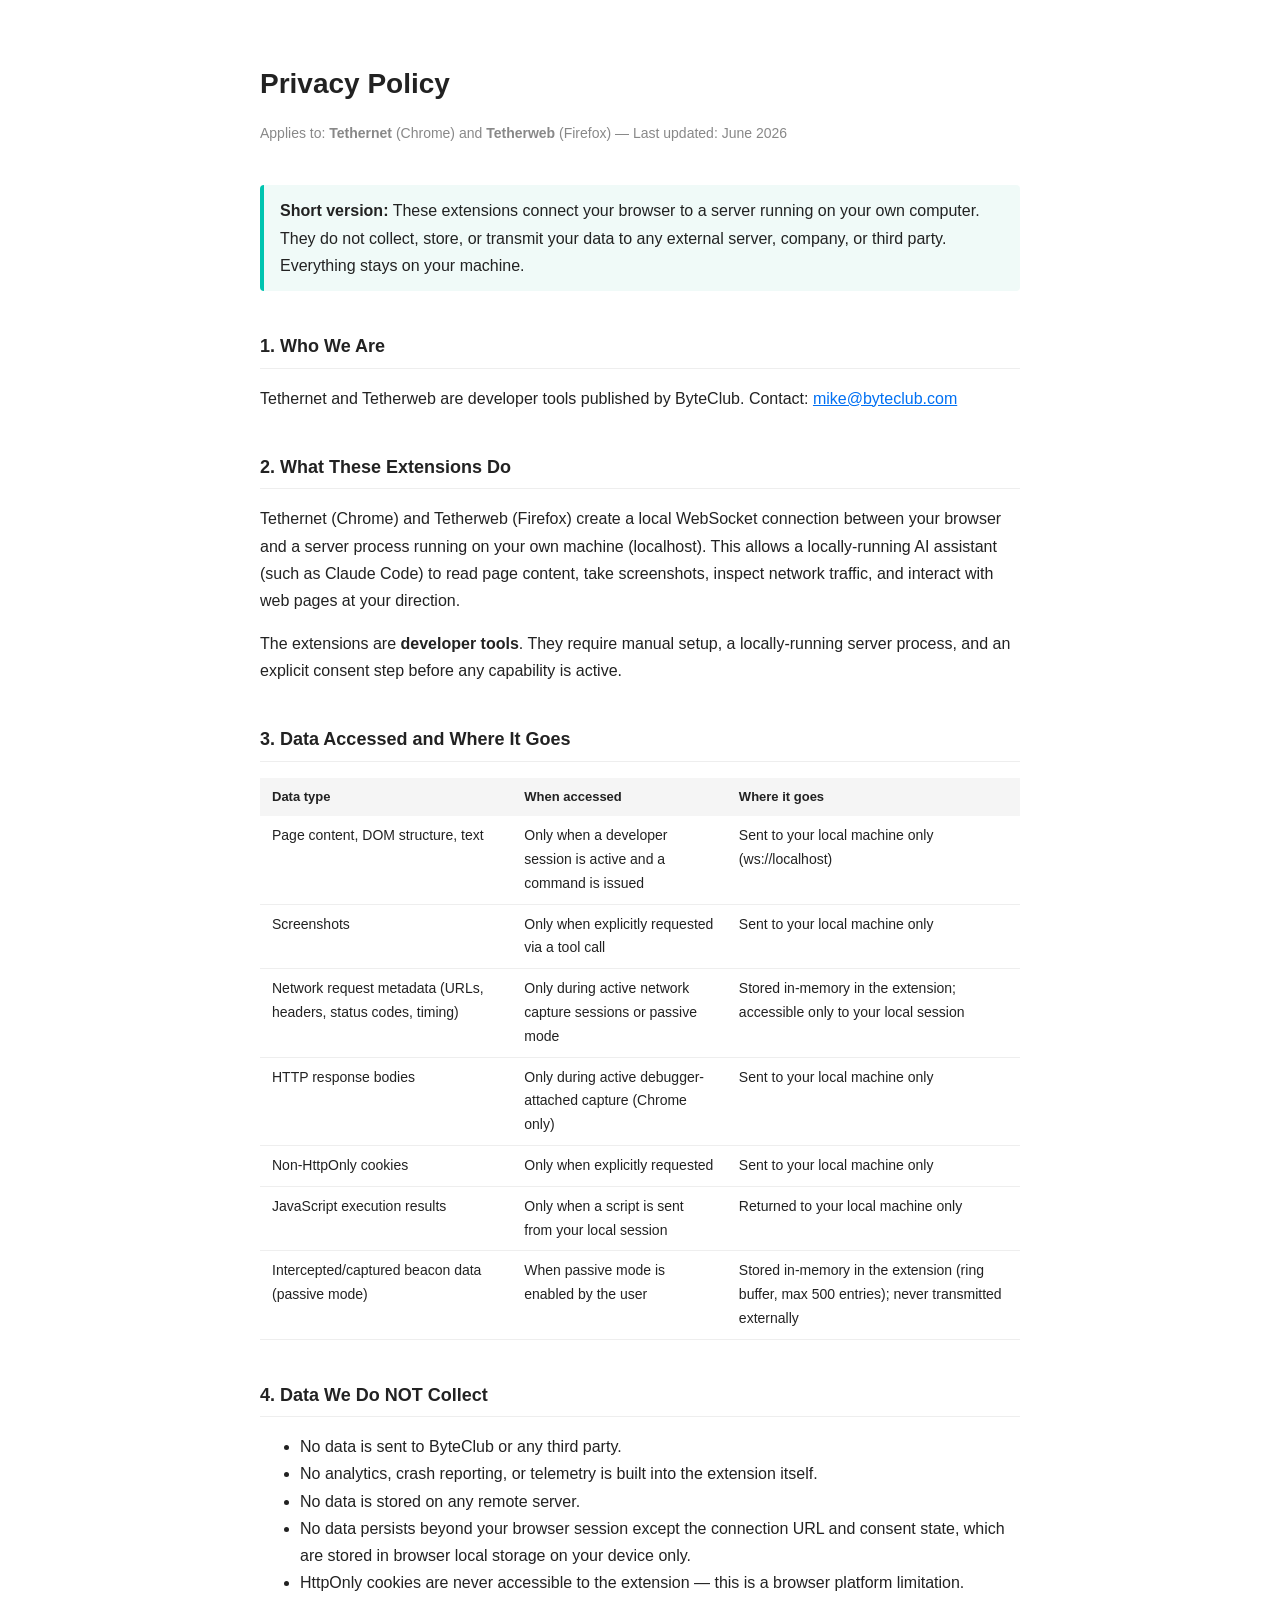
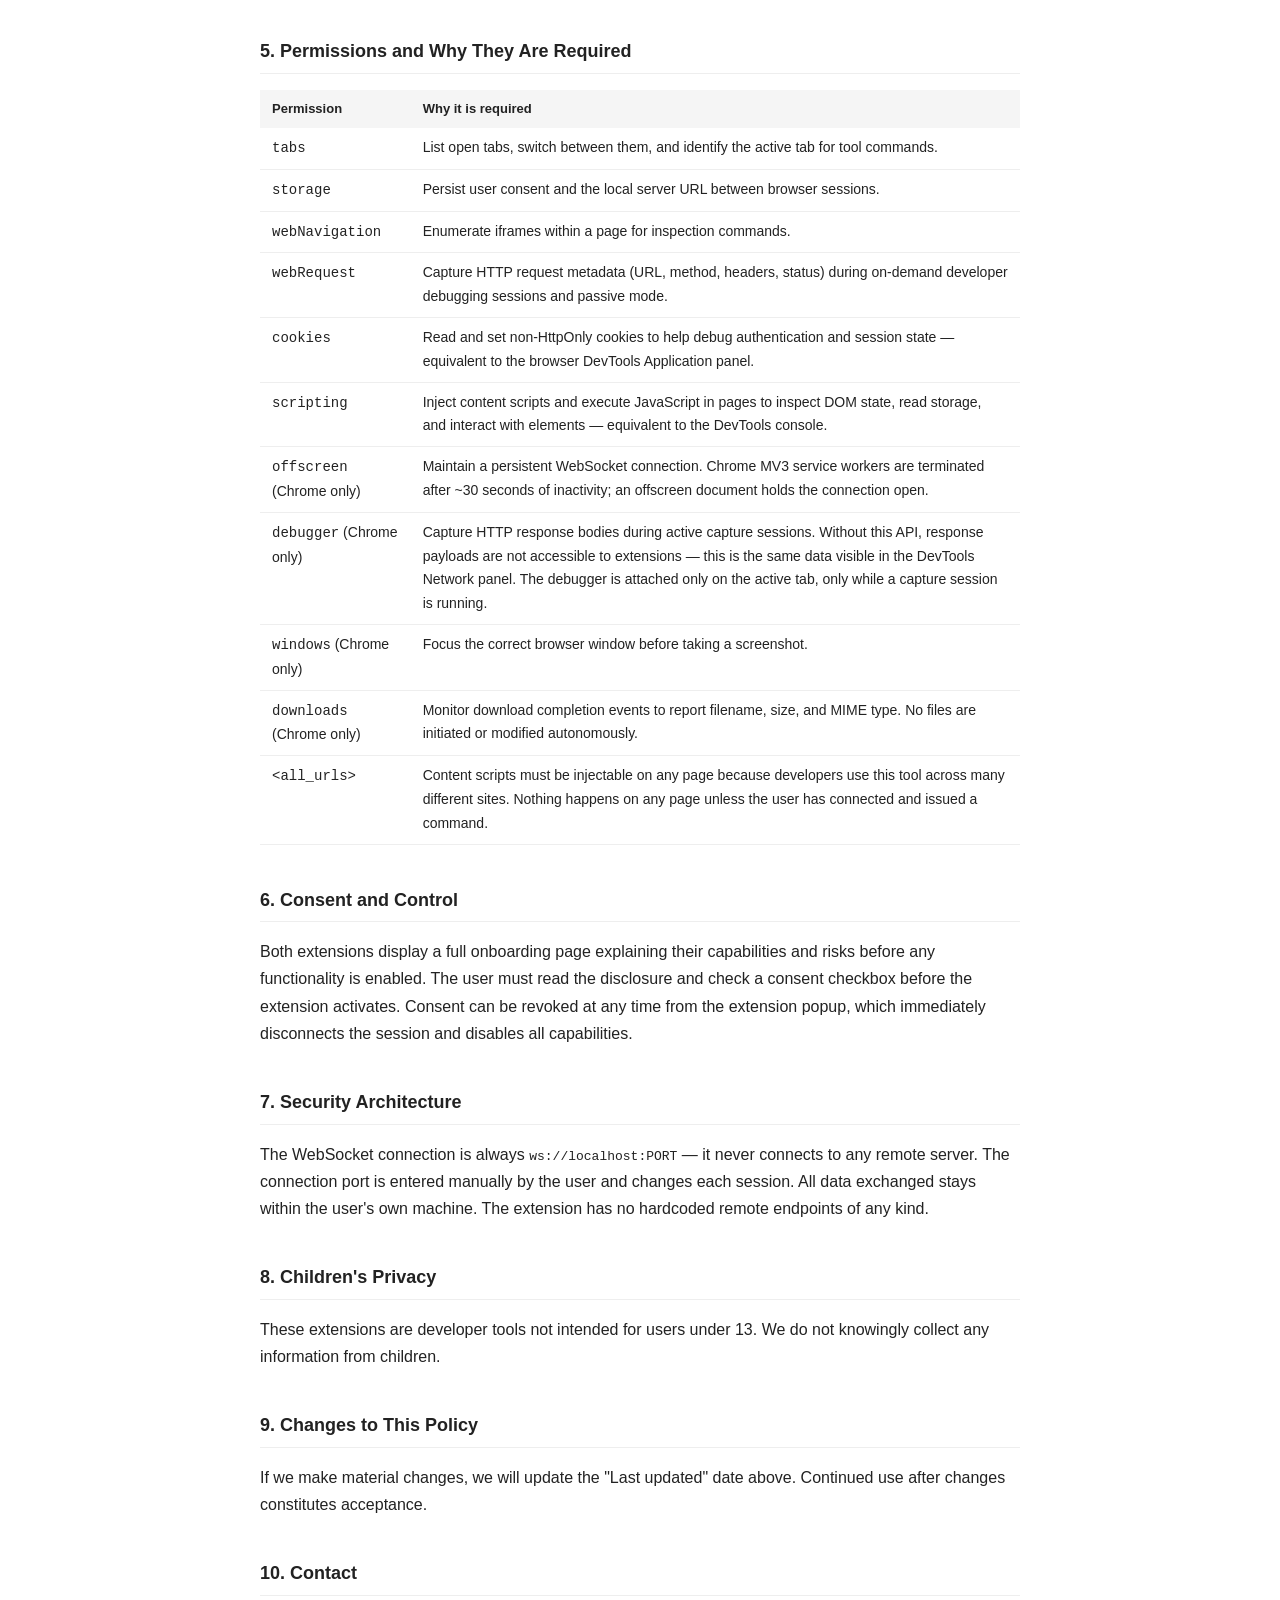
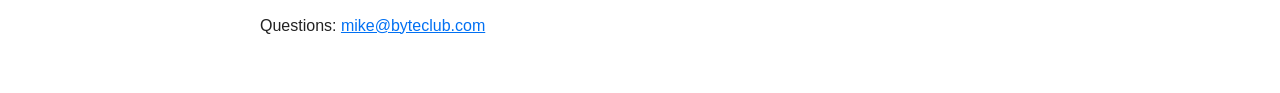
==== privacy.html @ 96f9e2b9 "feat: passive mode, request intercept/mock, telemetry detection, store submission materials - Passiv" ====
<!DOCTYPE html>
<html lang="en">
<head>
  <meta charset="UTF-8">
  <meta name="viewport" content="width=device-width, initial-scale=1.0">
  <title>Privacy Policy — Tethernet & Tetherweb</title>
  <style>
    body { font-family: -apple-system, BlinkMacSystemFont, 'Segoe UI', sans-serif; max-width: 760px; margin: 60px auto; padding: 0 24px; color: #222; line-height: 1.7; }
    h1 { font-size: 28px; margin-bottom: 4px; }
    h2 { font-size: 18px; margin-top: 40px; border-bottom: 1px solid #eee; padding-bottom: 6px; }
    .meta { color: #888; font-size: 14px; margin-bottom: 40px; }
    table { width: 100%; border-collapse: collapse; margin: 16px 0; }
    th { text-align: left; padding: 8px 12px; background: #f5f5f5; font-size: 13px; }
    td { padding: 8px 12px; border-bottom: 1px solid #eee; font-size: 14px; vertical-align: top; }
    .highlight { background: #f0faf8; border-left: 4px solid #00c4b0; padding: 12px 16px; border-radius: 4px; margin: 20px 0; }
    a { color: #0070f3; }
  </style>
</head>
<body>

<h1>Privacy Policy</h1>
<p class="meta">Applies to: <strong>Tethernet</strong> (Chrome) and <strong>Tetherweb</strong> (Firefox) &mdash; Last updated: June 2026</p>

<div class="highlight">
  <strong>Short version:</strong> These extensions connect your browser to a server running on your own computer. They do not collect, store, or transmit your data to any external server, company, or third party. Everything stays on your machine.
</div>

<h2>1. Who We Are</h2>
<p>Tethernet and Tetherweb are developer tools published by ByteClub. Contact: <a href="mailto:mike@byteclub.com">mike@byteclub.com</a></p>

<h2>2. What These Extensions Do</h2>
<p>Tethernet (Chrome) and Tetherweb (Firefox) create a local WebSocket connection between your browser and a server process running on your own machine (localhost). This allows a locally-running AI assistant (such as Claude Code) to read page content, take screenshots, inspect network traffic, and interact with web pages at your direction.</p>
<p>The extensions are <strong>developer tools</strong>. They require manual setup, a locally-running server process, and an explicit consent step before any capability is active.</p>

<h2>3. Data Accessed and Where It Goes</h2>
<table>
  <tr><th>Data type</th><th>When accessed</th><th>Where it goes</th></tr>
  <tr><td>Page content, DOM structure, text</td><td>Only when a developer session is active and a command is issued</td><td>Sent to your local machine only (ws://localhost)</td></tr>
  <tr><td>Screenshots</td><td>Only when explicitly requested via a tool call</td><td>Sent to your local machine only</td></tr>
  <tr><td>Network request metadata (URLs, headers, status codes, timing)</td><td>Only during active network capture sessions or passive mode</td><td>Stored in-memory in the extension; accessible only to your local session</td></tr>
  <tr><td>HTTP response bodies</td><td>Only during active debugger-attached capture (Chrome only)</td><td>Sent to your local machine only</td></tr>
  <tr><td>Non-HttpOnly cookies</td><td>Only when explicitly requested</td><td>Sent to your local machine only</td></tr>
  <tr><td>JavaScript execution results</td><td>Only when a script is sent from your local session</td><td>Returned to your local machine only</td></tr>
  <tr><td>Intercepted/captured beacon data (passive mode)</td><td>When passive mode is enabled by the user</td><td>Stored in-memory in the extension (ring buffer, max 500 entries); never transmitted externally</td></tr>
</table>

<h2>4. Data We Do NOT Collect</h2>
<ul>
  <li>No data is sent to ByteClub or any third party.</li>
  <li>No analytics, crash reporting, or telemetry is built into the extension itself.</li>
  <li>No data is stored on any remote server.</li>
  <li>No data persists beyond your browser session except the connection URL and consent state, which are stored in browser local storage on your device only.</li>
  <li>HttpOnly cookies are never accessible to the extension — this is a browser platform limitation.</li>
</ul>

<h2>5. Permissions and Why They Are Required</h2>
<table>
  <tr><th>Permission</th><th>Why it is required</th></tr>
  <tr><td><code>tabs</code></td><td>List open tabs, switch between them, and identify the active tab for tool commands.</td></tr>
  <tr><td><code>storage</code></td><td>Persist user consent and the local server URL between browser sessions.</td></tr>
  <tr><td><code>webNavigation</code></td><td>Enumerate iframes within a page for inspection commands.</td></tr>
  <tr><td><code>webRequest</code></td><td>Capture HTTP request metadata (URL, method, headers, status) during on-demand developer debugging sessions and passive mode.</td></tr>
  <tr><td><code>cookies</code></td><td>Read and set non-HttpOnly cookies to help debug authentication and session state — equivalent to the browser DevTools Application panel.</td></tr>
  <tr><td><code>scripting</code></td><td>Inject content scripts and execute JavaScript in pages to inspect DOM state, read storage, and interact with elements — equivalent to the DevTools console.</td></tr>
  <tr><td><code>offscreen</code> (Chrome only)</td><td>Maintain a persistent WebSocket connection. Chrome MV3 service workers are terminated after ~30 seconds of inactivity; an offscreen document holds the connection open.</td></tr>
  <tr><td><code>debugger</code> (Chrome only)</td><td>Capture HTTP response bodies during active capture sessions. Without this API, response payloads are not accessible to extensions — this is the same data visible in the DevTools Network panel. The debugger is attached only on the active tab, only while a capture session is running.</td></tr>
  <tr><td><code>windows</code> (Chrome only)</td><td>Focus the correct browser window before taking a screenshot.</td></tr>
  <tr><td><code>downloads</code> (Chrome only)</td><td>Monitor download completion events to report filename, size, and MIME type. No files are initiated or modified autonomously.</td></tr>
  <tr><td><code>&lt;all_urls&gt;</code></td><td>Content scripts must be injectable on any page because developers use this tool across many different sites. Nothing happens on any page unless the user has connected and issued a command.</td></tr>
</table>

<h2>6. Consent and Control</h2>
<p>Both extensions display a full onboarding page explaining their capabilities and risks before any functionality is enabled. The user must read the disclosure and check a consent checkbox before the extension activates. Consent can be revoked at any time from the extension popup, which immediately disconnects the session and disables all capabilities.</p>

<h2>7. Security Architecture</h2>
<p>The WebSocket connection is always <code>ws://localhost:PORT</code> — it never connects to any remote server. The connection port is entered manually by the user and changes each session. All data exchanged stays within the user's own machine. The extension has no hardcoded remote endpoints of any kind.</p>

<h2>8. Children's Privacy</h2>
<p>These extensions are developer tools not intended for users under 13. We do not knowingly collect any information from children.</p>

<h2>9. Changes to This Policy</h2>
<p>If we make material changes, we will update the "Last updated" date above. Continued use after changes constitutes acceptance.</p>

<h2>10. Contact</h2>
<p>Questions: <a href="mailto:mike@byteclub.com">mike@byteclub.com</a></p>

</body>
</html>
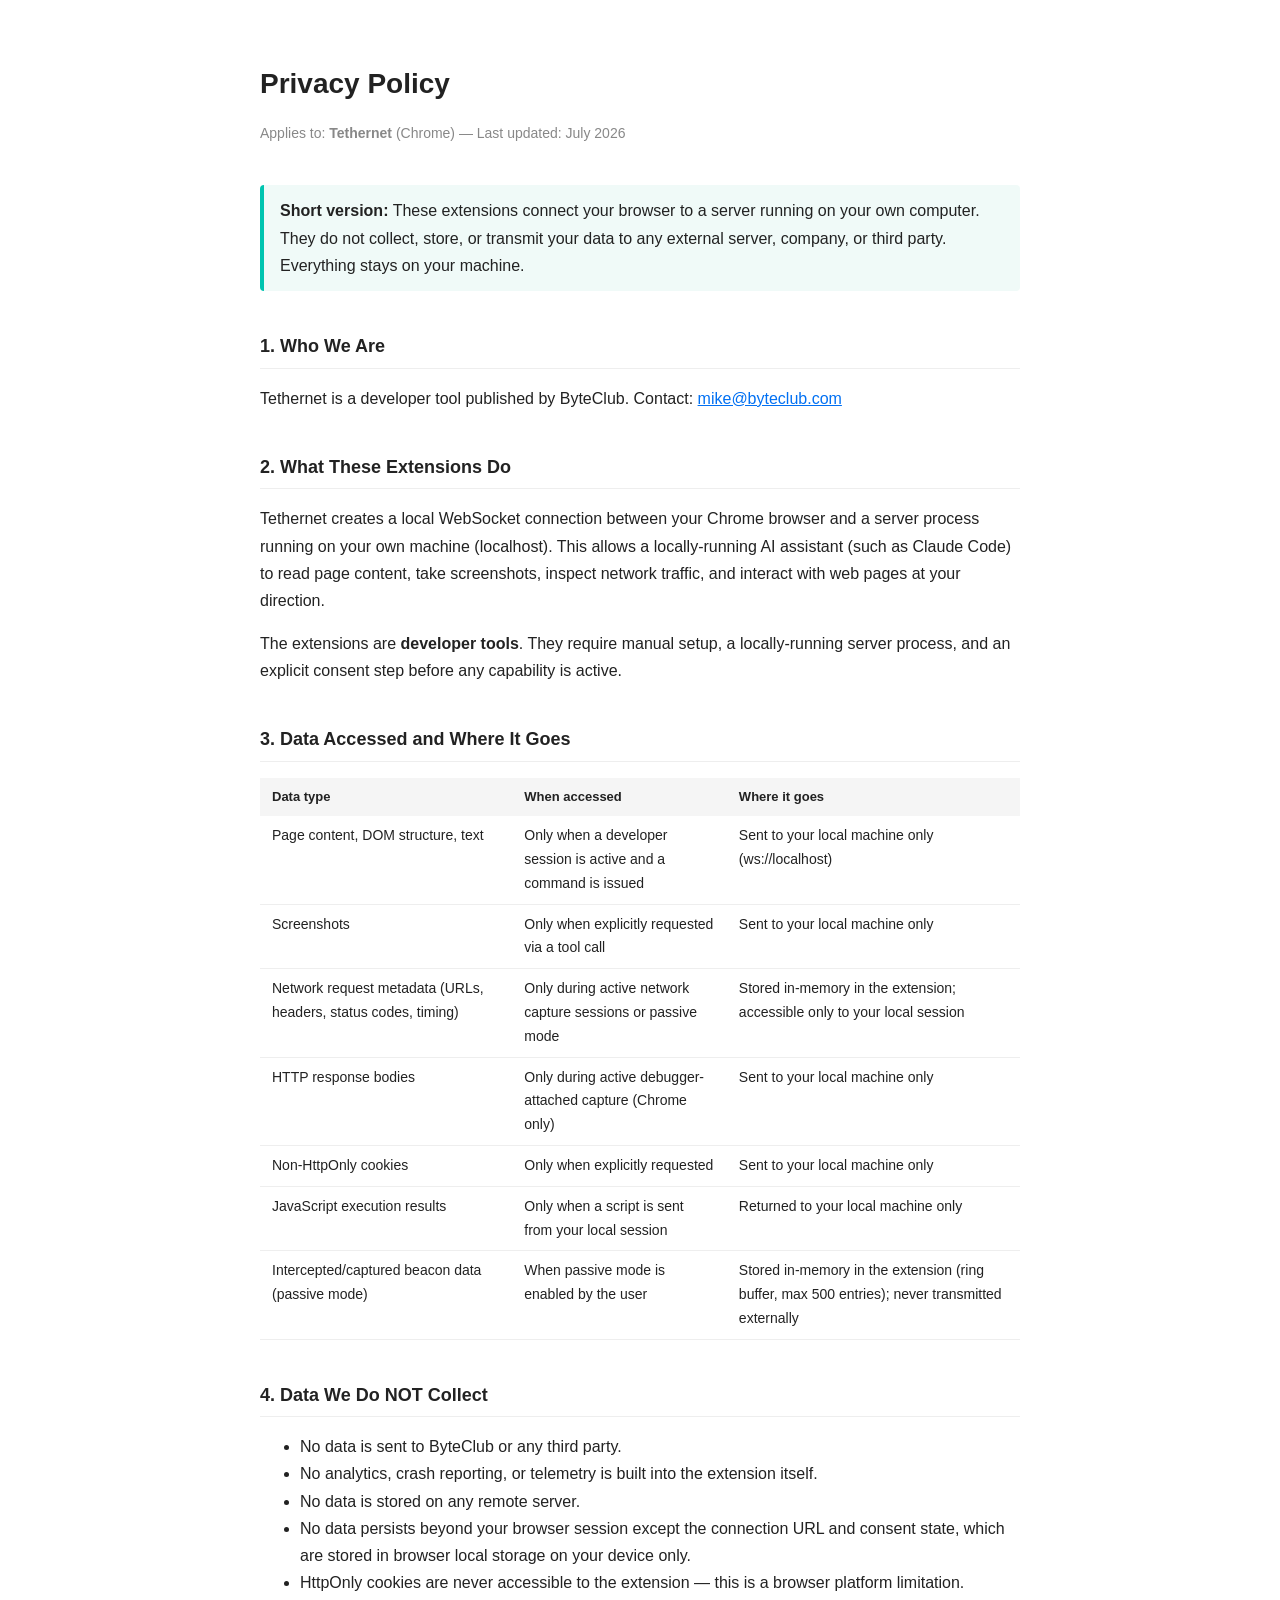
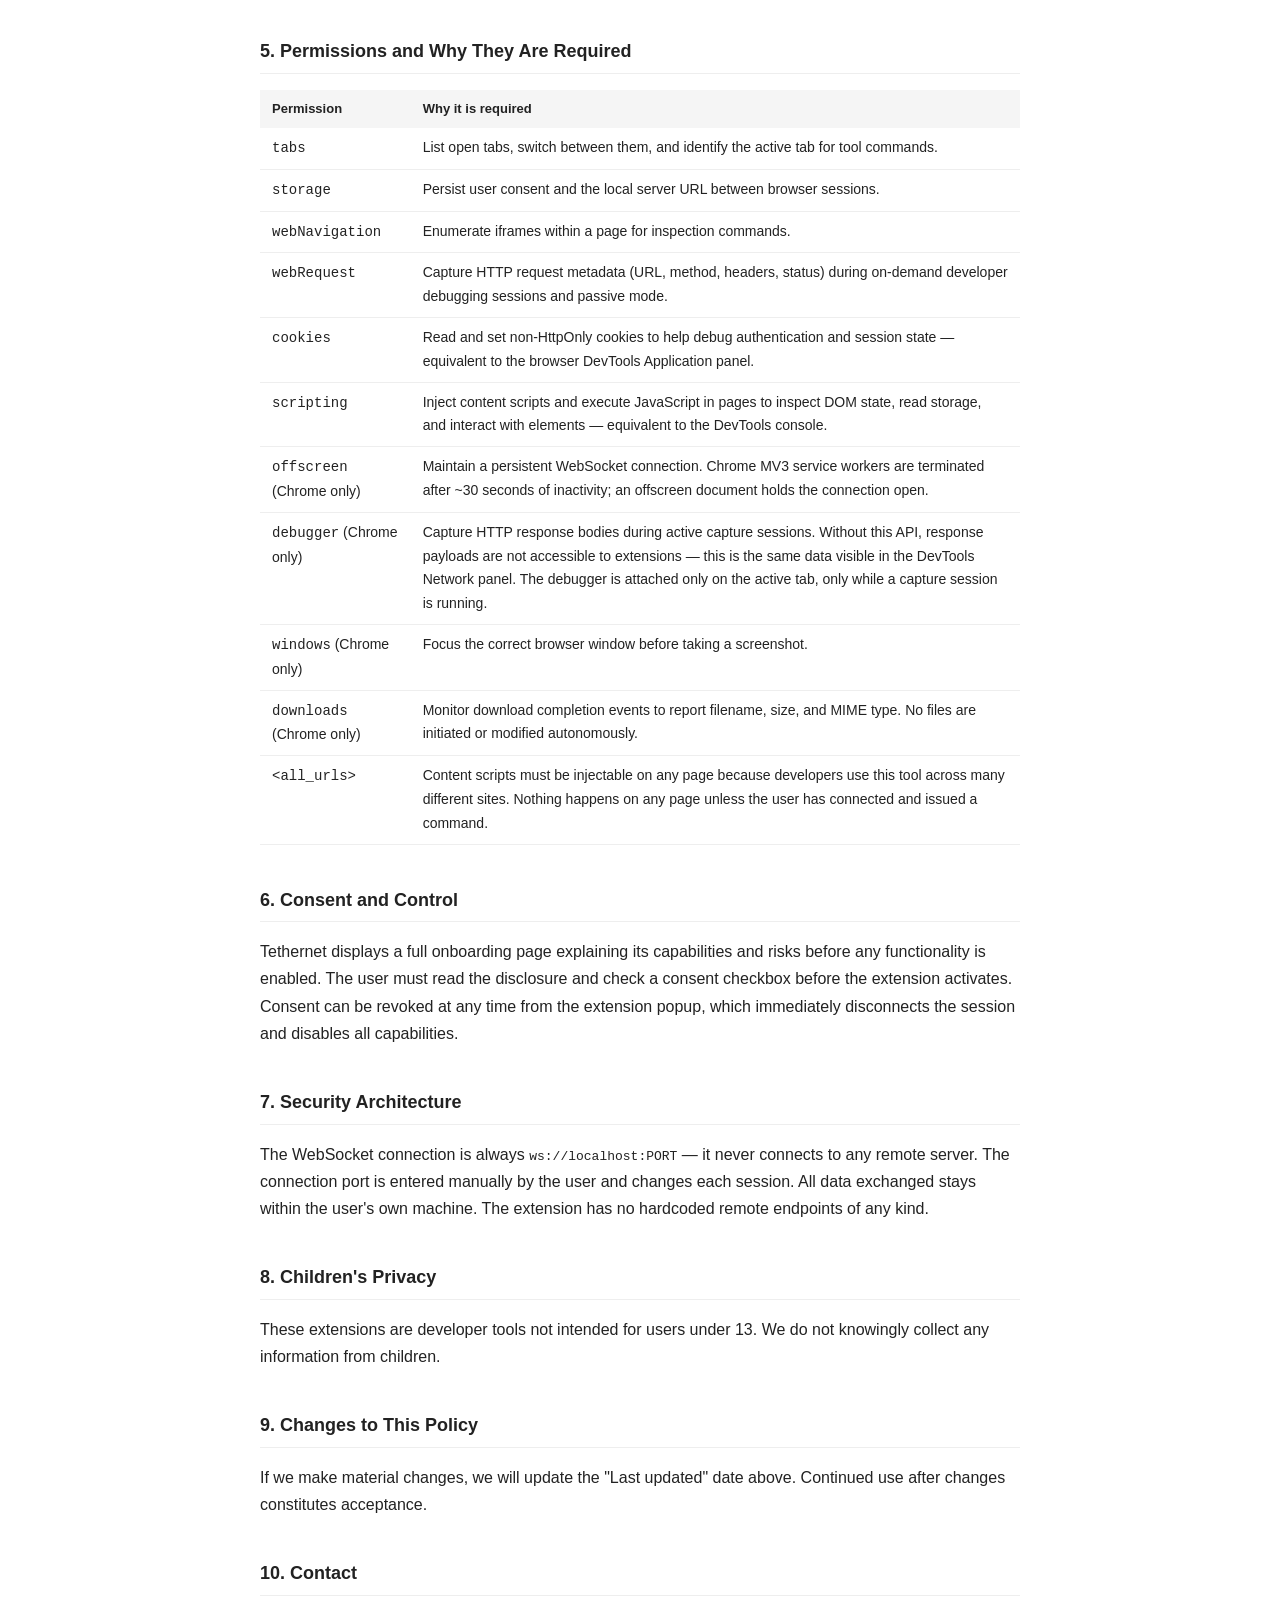
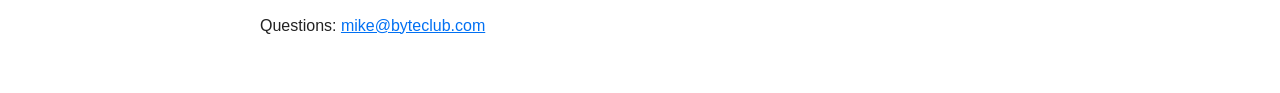
==== commit 712252ca: "fix: purge all Firefox/Tetherweb references; rename storage keys to tethernetConsent/tethernetServer" ====
--- a/privacy.html
+++ b/privacy.html
@@ -3,7 +3,7 @@
 <head>
   <meta charset="UTF-8">
   <meta name="viewport" content="width=device-width, initial-scale=1.0">
-  <title>Privacy Policy — Tethernet & Tetherweb</title>
+  <title>Privacy Policy — Tethernet</title>
   <style>
     body { font-family: -apple-system, BlinkMacSystemFont, 'Segoe UI', sans-serif; max-width: 760px; margin: 60px auto; padding: 0 24px; color: #222; line-height: 1.7; }
     h1 { font-size: 28px; margin-bottom: 4px; }
@@ -19,17 +19,17 @@
 <body>
 
 <h1>Privacy Policy</h1>
-<p class="meta">Applies to: <strong>Tethernet</strong> (Chrome) and <strong>Tetherweb</strong> (Firefox) &mdash; Last updated: June 2026</p>
+<p class="meta">Applies to: <strong>Tethernet</strong> (Chrome) &mdash; Last updated: July 2026</p>
 
 <div class="highlight">
   <strong>Short version:</strong> These extensions connect your browser to a server running on your own computer. They do not collect, store, or transmit your data to any external server, company, or third party. Everything stays on your machine.
 </div>
 
 <h2>1. Who We Are</h2>
-<p>Tethernet and Tetherweb are developer tools published by ByteClub. Contact: <a href="mailto:mike@byteclub.com">mike@byteclub.com</a></p>
+<p>Tethernet is a developer tool published by ByteClub. Contact: <a href="mailto:mike@byteclub.com">mike@byteclub.com</a></p>
 
 <h2>2. What These Extensions Do</h2>
-<p>Tethernet (Chrome) and Tetherweb (Firefox) create a local WebSocket connection between your browser and a server process running on your own machine (localhost). This allows a locally-running AI assistant (such as Claude Code) to read page content, take screenshots, inspect network traffic, and interact with web pages at your direction.</p>
+<p>Tethernet creates a local WebSocket connection between your Chrome browser and a server process running on your own machine (localhost). This allows a locally-running AI assistant (such as Claude Code) to read page content, take screenshots, inspect network traffic, and interact with web pages at your direction.</p>
 <p>The extensions are <strong>developer tools</strong>. They require manual setup, a locally-running server process, and an explicit consent step before any capability is active.</p>
 
 <h2>3. Data Accessed and Where It Goes</h2>
@@ -70,7 +70,7 @@
 </table>
 
 <h2>6. Consent and Control</h2>
-<p>Both extensions display a full onboarding page explaining their capabilities and risks before any functionality is enabled. The user must read the disclosure and check a consent checkbox before the extension activates. Consent can be revoked at any time from the extension popup, which immediately disconnects the session and disables all capabilities.</p>
+<p>Tethernet displays a full onboarding page explaining its capabilities and risks before any functionality is enabled. The user must read the disclosure and check a consent checkbox before the extension activates. Consent can be revoked at any time from the extension popup, which immediately disconnects the session and disables all capabilities.</p>
 
 <h2>7. Security Architecture</h2>
 <p>The WebSocket connection is always <code>ws://localhost:PORT</code> — it never connects to any remote server. The connection port is entered manually by the user and changes each session. All data exchanged stays within the user's own machine. The extension has no hardcoded remote endpoints of any kind.</p>
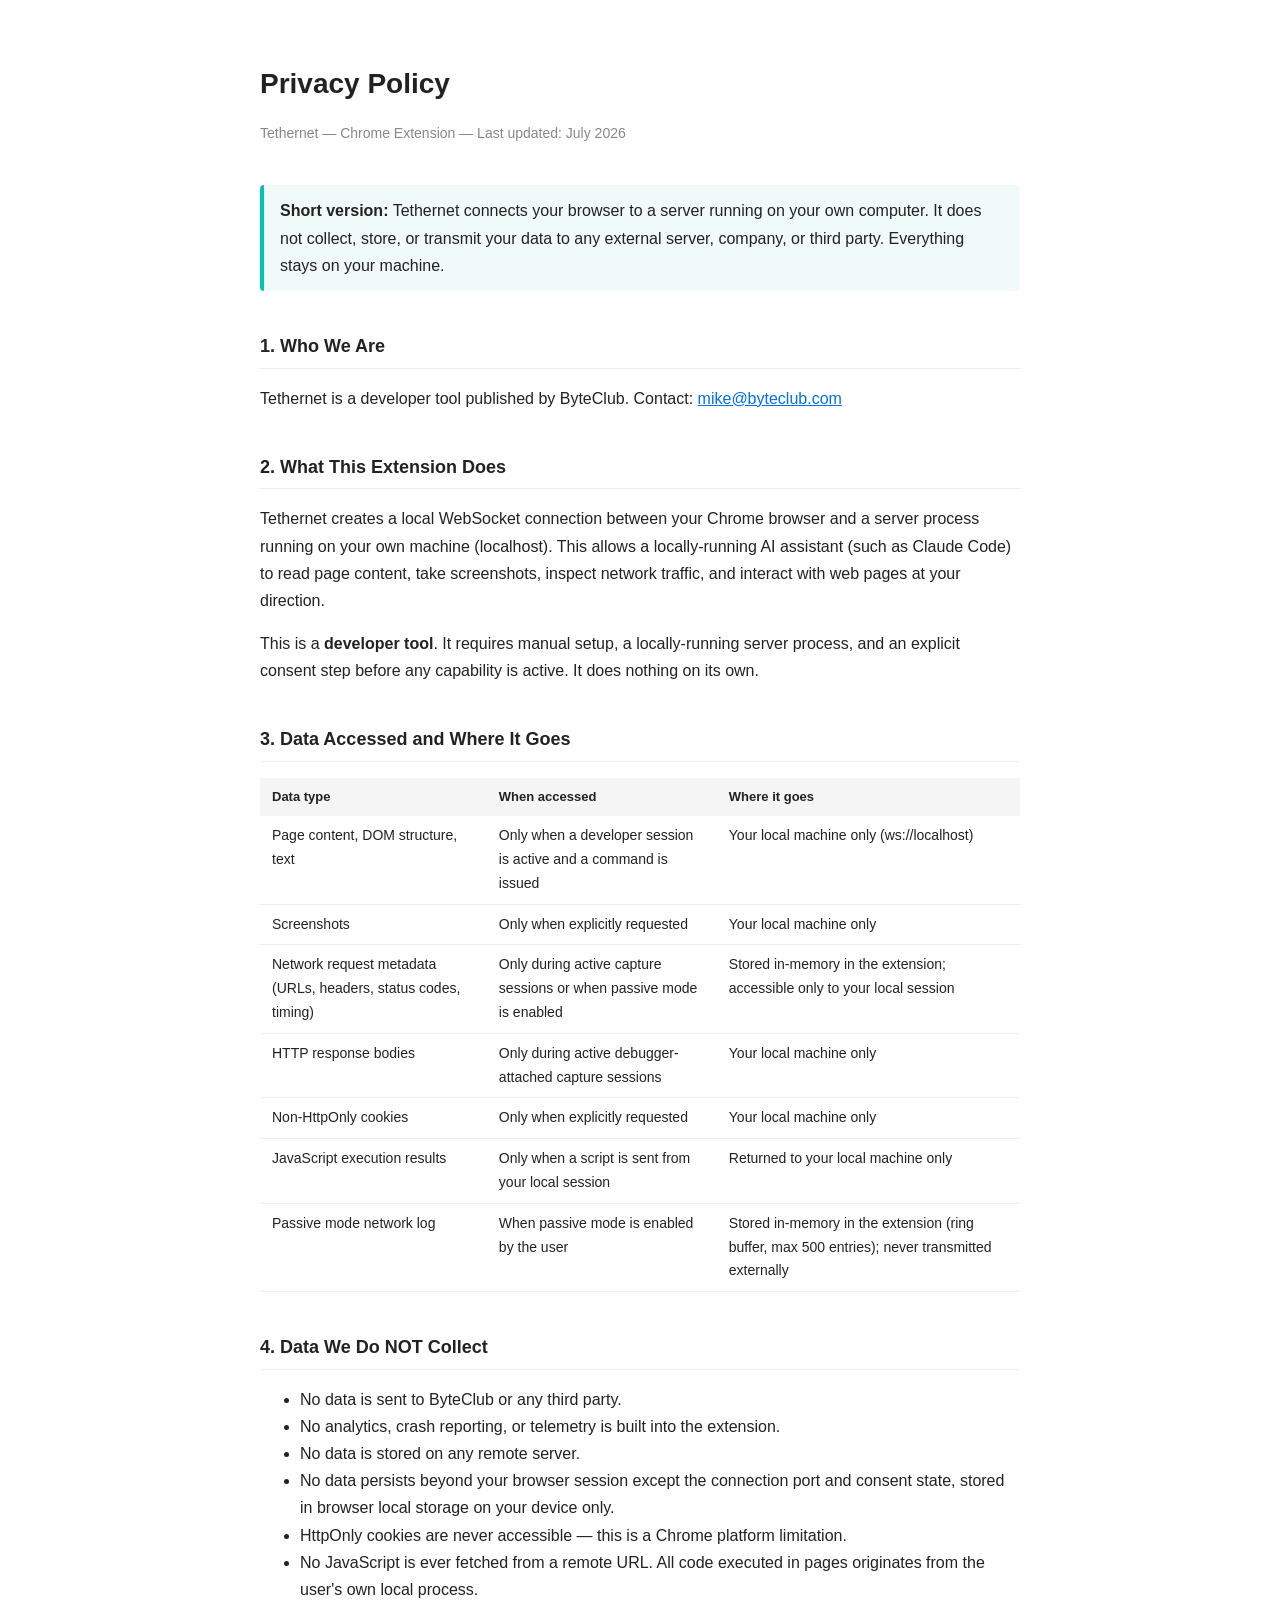
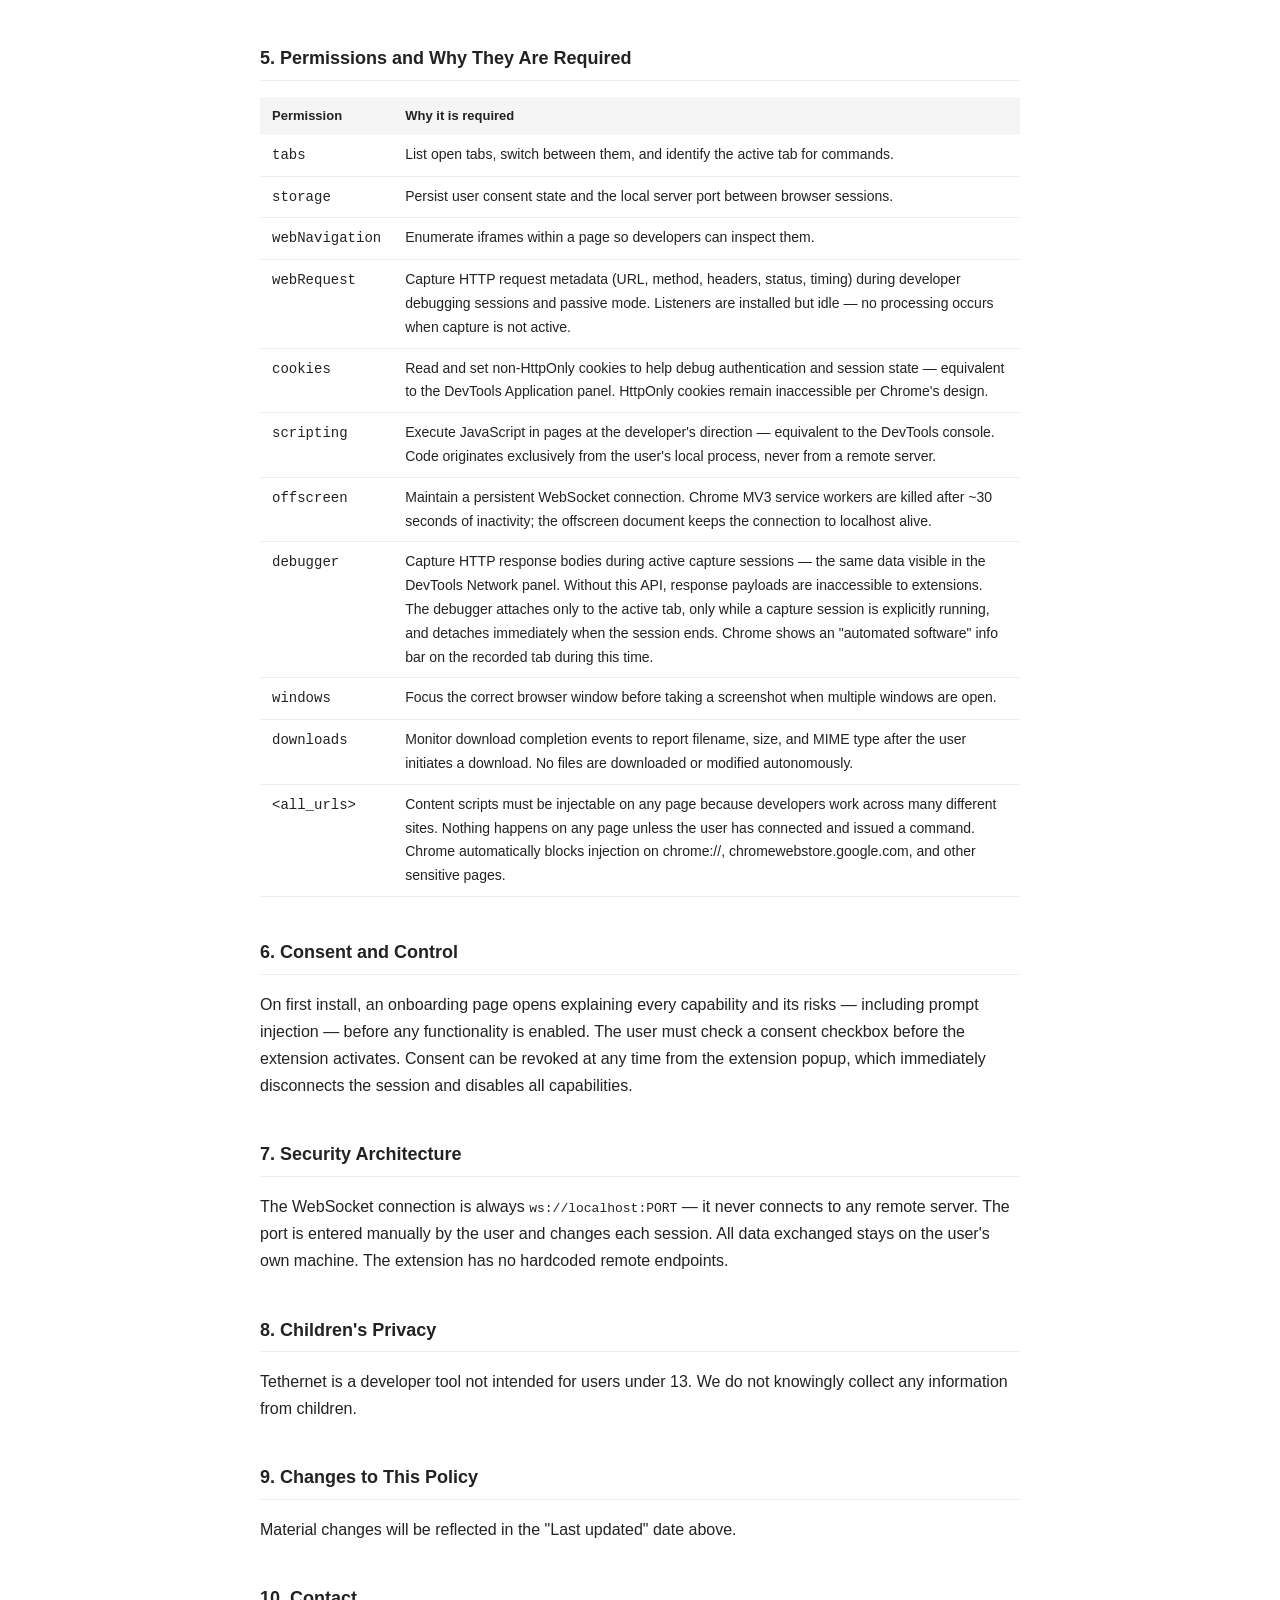
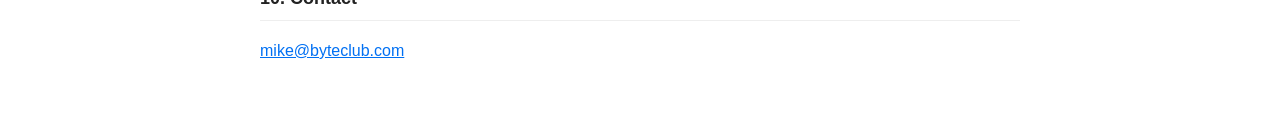
==== commit 08b00fd0: "docs: update privacy policy — Chrome only, all 10 permissions documented, July 2026" ====
--- a/privacy.html
+++ b/privacy.html
@@ -19,70 +19,71 @@
 <body>
 
 <h1>Privacy Policy</h1>
-<p class="meta">Applies to: <strong>Tethernet</strong> (Chrome) &mdash; Last updated: July 2026</p>
+<p class="meta">Tethernet — Chrome Extension &mdash; Last updated: July 2026</p>
 
 <div class="highlight">
-  <strong>Short version:</strong> These extensions connect your browser to a server running on your own computer. They do not collect, store, or transmit your data to any external server, company, or third party. Everything stays on your machine.
+  <strong>Short version:</strong> Tethernet connects your browser to a server running on your own computer. It does not collect, store, or transmit your data to any external server, company, or third party. Everything stays on your machine.
 </div>
 
 <h2>1. Who We Are</h2>
 <p>Tethernet is a developer tool published by ByteClub. Contact: <a href="mailto:mike@byteclub.com">mike@byteclub.com</a></p>
 
-<h2>2. What These Extensions Do</h2>
+<h2>2. What This Extension Does</h2>
 <p>Tethernet creates a local WebSocket connection between your Chrome browser and a server process running on your own machine (localhost). This allows a locally-running AI assistant (such as Claude Code) to read page content, take screenshots, inspect network traffic, and interact with web pages at your direction.</p>
-<p>The extensions are <strong>developer tools</strong>. They require manual setup, a locally-running server process, and an explicit consent step before any capability is active.</p>
+<p>This is a <strong>developer tool</strong>. It requires manual setup, a locally-running server process, and an explicit consent step before any capability is active. It does nothing on its own.</p>
 
 <h2>3. Data Accessed and Where It Goes</h2>
 <table>
   <tr><th>Data type</th><th>When accessed</th><th>Where it goes</th></tr>
-  <tr><td>Page content, DOM structure, text</td><td>Only when a developer session is active and a command is issued</td><td>Sent to your local machine only (ws://localhost)</td></tr>
-  <tr><td>Screenshots</td><td>Only when explicitly requested via a tool call</td><td>Sent to your local machine only</td></tr>
-  <tr><td>Network request metadata (URLs, headers, status codes, timing)</td><td>Only during active network capture sessions or passive mode</td><td>Stored in-memory in the extension; accessible only to your local session</td></tr>
-  <tr><td>HTTP response bodies</td><td>Only during active debugger-attached capture (Chrome only)</td><td>Sent to your local machine only</td></tr>
-  <tr><td>Non-HttpOnly cookies</td><td>Only when explicitly requested</td><td>Sent to your local machine only</td></tr>
+  <tr><td>Page content, DOM structure, text</td><td>Only when a developer session is active and a command is issued</td><td>Your local machine only (ws://localhost)</td></tr>
+  <tr><td>Screenshots</td><td>Only when explicitly requested</td><td>Your local machine only</td></tr>
+  <tr><td>Network request metadata (URLs, headers, status codes, timing)</td><td>Only during active capture sessions or when passive mode is enabled</td><td>Stored in-memory in the extension; accessible only to your local session</td></tr>
+  <tr><td>HTTP response bodies</td><td>Only during active debugger-attached capture sessions</td><td>Your local machine only</td></tr>
+  <tr><td>Non-HttpOnly cookies</td><td>Only when explicitly requested</td><td>Your local machine only</td></tr>
   <tr><td>JavaScript execution results</td><td>Only when a script is sent from your local session</td><td>Returned to your local machine only</td></tr>
-  <tr><td>Intercepted/captured beacon data (passive mode)</td><td>When passive mode is enabled by the user</td><td>Stored in-memory in the extension (ring buffer, max 500 entries); never transmitted externally</td></tr>
+  <tr><td>Passive mode network log</td><td>When passive mode is enabled by the user</td><td>Stored in-memory in the extension (ring buffer, max 500 entries); never transmitted externally</td></tr>
 </table>
 
 <h2>4. Data We Do NOT Collect</h2>
 <ul>
   <li>No data is sent to ByteClub or any third party.</li>
-  <li>No analytics, crash reporting, or telemetry is built into the extension itself.</li>
+  <li>No analytics, crash reporting, or telemetry is built into the extension.</li>
   <li>No data is stored on any remote server.</li>
-  <li>No data persists beyond your browser session except the connection URL and consent state, which are stored in browser local storage on your device only.</li>
-  <li>HttpOnly cookies are never accessible to the extension — this is a browser platform limitation.</li>
+  <li>No data persists beyond your browser session except the connection port and consent state, stored in browser local storage on your device only.</li>
+  <li>HttpOnly cookies are never accessible — this is a Chrome platform limitation.</li>
+  <li>No JavaScript is ever fetched from a remote URL. All code executed in pages originates from the user's own local process.</li>
 </ul>
 
 <h2>5. Permissions and Why They Are Required</h2>
 <table>
   <tr><th>Permission</th><th>Why it is required</th></tr>
-  <tr><td><code>tabs</code></td><td>List open tabs, switch between them, and identify the active tab for tool commands.</td></tr>
-  <tr><td><code>storage</code></td><td>Persist user consent and the local server URL between browser sessions.</td></tr>
-  <tr><td><code>webNavigation</code></td><td>Enumerate iframes within a page for inspection commands.</td></tr>
-  <tr><td><code>webRequest</code></td><td>Capture HTTP request metadata (URL, method, headers, status) during on-demand developer debugging sessions and passive mode.</td></tr>
-  <tr><td><code>cookies</code></td><td>Read and set non-HttpOnly cookies to help debug authentication and session state — equivalent to the browser DevTools Application panel.</td></tr>
-  <tr><td><code>scripting</code></td><td>Inject content scripts and execute JavaScript in pages to inspect DOM state, read storage, and interact with elements — equivalent to the DevTools console.</td></tr>
-  <tr><td><code>offscreen</code> (Chrome only)</td><td>Maintain a persistent WebSocket connection. Chrome MV3 service workers are terminated after ~30 seconds of inactivity; an offscreen document holds the connection open.</td></tr>
-  <tr><td><code>debugger</code> (Chrome only)</td><td>Capture HTTP response bodies during active capture sessions. Without this API, response payloads are not accessible to extensions — this is the same data visible in the DevTools Network panel. The debugger is attached only on the active tab, only while a capture session is running.</td></tr>
-  <tr><td><code>windows</code> (Chrome only)</td><td>Focus the correct browser window before taking a screenshot.</td></tr>
-  <tr><td><code>downloads</code> (Chrome only)</td><td>Monitor download completion events to report filename, size, and MIME type. No files are initiated or modified autonomously.</td></tr>
-  <tr><td><code>&lt;all_urls&gt;</code></td><td>Content scripts must be injectable on any page because developers use this tool across many different sites. Nothing happens on any page unless the user has connected and issued a command.</td></tr>
+  <tr><td><code>tabs</code></td><td>List open tabs, switch between them, and identify the active tab for commands.</td></tr>
+  <tr><td><code>storage</code></td><td>Persist user consent state and the local server port between browser sessions.</td></tr>
+  <tr><td><code>webNavigation</code></td><td>Enumerate iframes within a page so developers can inspect them.</td></tr>
+  <tr><td><code>webRequest</code></td><td>Capture HTTP request metadata (URL, method, headers, status, timing) during developer debugging sessions and passive mode. Listeners are installed but idle — no processing occurs when capture is not active.</td></tr>
+  <tr><td><code>cookies</code></td><td>Read and set non-HttpOnly cookies to help debug authentication and session state — equivalent to the DevTools Application panel. HttpOnly cookies remain inaccessible per Chrome's design.</td></tr>
+  <tr><td><code>scripting</code></td><td>Execute JavaScript in pages at the developer's direction — equivalent to the DevTools console. Code originates exclusively from the user's local process, never from a remote server.</td></tr>
+  <tr><td><code>offscreen</code></td><td>Maintain a persistent WebSocket connection. Chrome MV3 service workers are killed after ~30 seconds of inactivity; the offscreen document keeps the connection to localhost alive.</td></tr>
+  <tr><td><code>debugger</code></td><td>Capture HTTP response bodies during active capture sessions — the same data visible in the DevTools Network panel. Without this API, response payloads are inaccessible to extensions. The debugger attaches only to the active tab, only while a capture session is explicitly running, and detaches immediately when the session ends. Chrome shows an "automated software" info bar on the recorded tab during this time.</td></tr>
+  <tr><td><code>windows</code></td><td>Focus the correct browser window before taking a screenshot when multiple windows are open.</td></tr>
+  <tr><td><code>downloads</code></td><td>Monitor download completion events to report filename, size, and MIME type after the user initiates a download. No files are downloaded or modified autonomously.</td></tr>
+  <tr><td><code>&lt;all_urls&gt;</code></td><td>Content scripts must be injectable on any page because developers work across many different sites. Nothing happens on any page unless the user has connected and issued a command. Chrome automatically blocks injection on chrome://, chromewebstore.google.com, and other sensitive pages.</td></tr>
 </table>
 
 <h2>6. Consent and Control</h2>
-<p>Tethernet displays a full onboarding page explaining its capabilities and risks before any functionality is enabled. The user must read the disclosure and check a consent checkbox before the extension activates. Consent can be revoked at any time from the extension popup, which immediately disconnects the session and disables all capabilities.</p>
+<p>On first install, an onboarding page opens explaining every capability and its risks — including prompt injection — before any functionality is enabled. The user must check a consent checkbox before the extension activates. Consent can be revoked at any time from the extension popup, which immediately disconnects the session and disables all capabilities.</p>
 
 <h2>7. Security Architecture</h2>
-<p>The WebSocket connection is always <code>ws://localhost:PORT</code> — it never connects to any remote server. The connection port is entered manually by the user and changes each session. All data exchanged stays within the user's own machine. The extension has no hardcoded remote endpoints of any kind.</p>
+<p>The WebSocket connection is always <code>ws://localhost:PORT</code> — it never connects to any remote server. The port is entered manually by the user and changes each session. All data exchanged stays on the user's own machine. The extension has no hardcoded remote endpoints.</p>
 
 <h2>8. Children's Privacy</h2>
-<p>These extensions are developer tools not intended for users under 13. We do not knowingly collect any information from children.</p>
+<p>Tethernet is a developer tool not intended for users under 13. We do not knowingly collect any information from children.</p>
 
 <h2>9. Changes to This Policy</h2>
-<p>If we make material changes, we will update the "Last updated" date above. Continued use after changes constitutes acceptance.</p>
+<p>Material changes will be reflected in the "Last updated" date above.</p>
 
 <h2>10. Contact</h2>
-<p>Questions: <a href="mailto:mike@byteclub.com">mike@byteclub.com</a></p>
+<p><a href="mailto:mike@byteclub.com">mike@byteclub.com</a></p>
 
 </body>
 </html>
